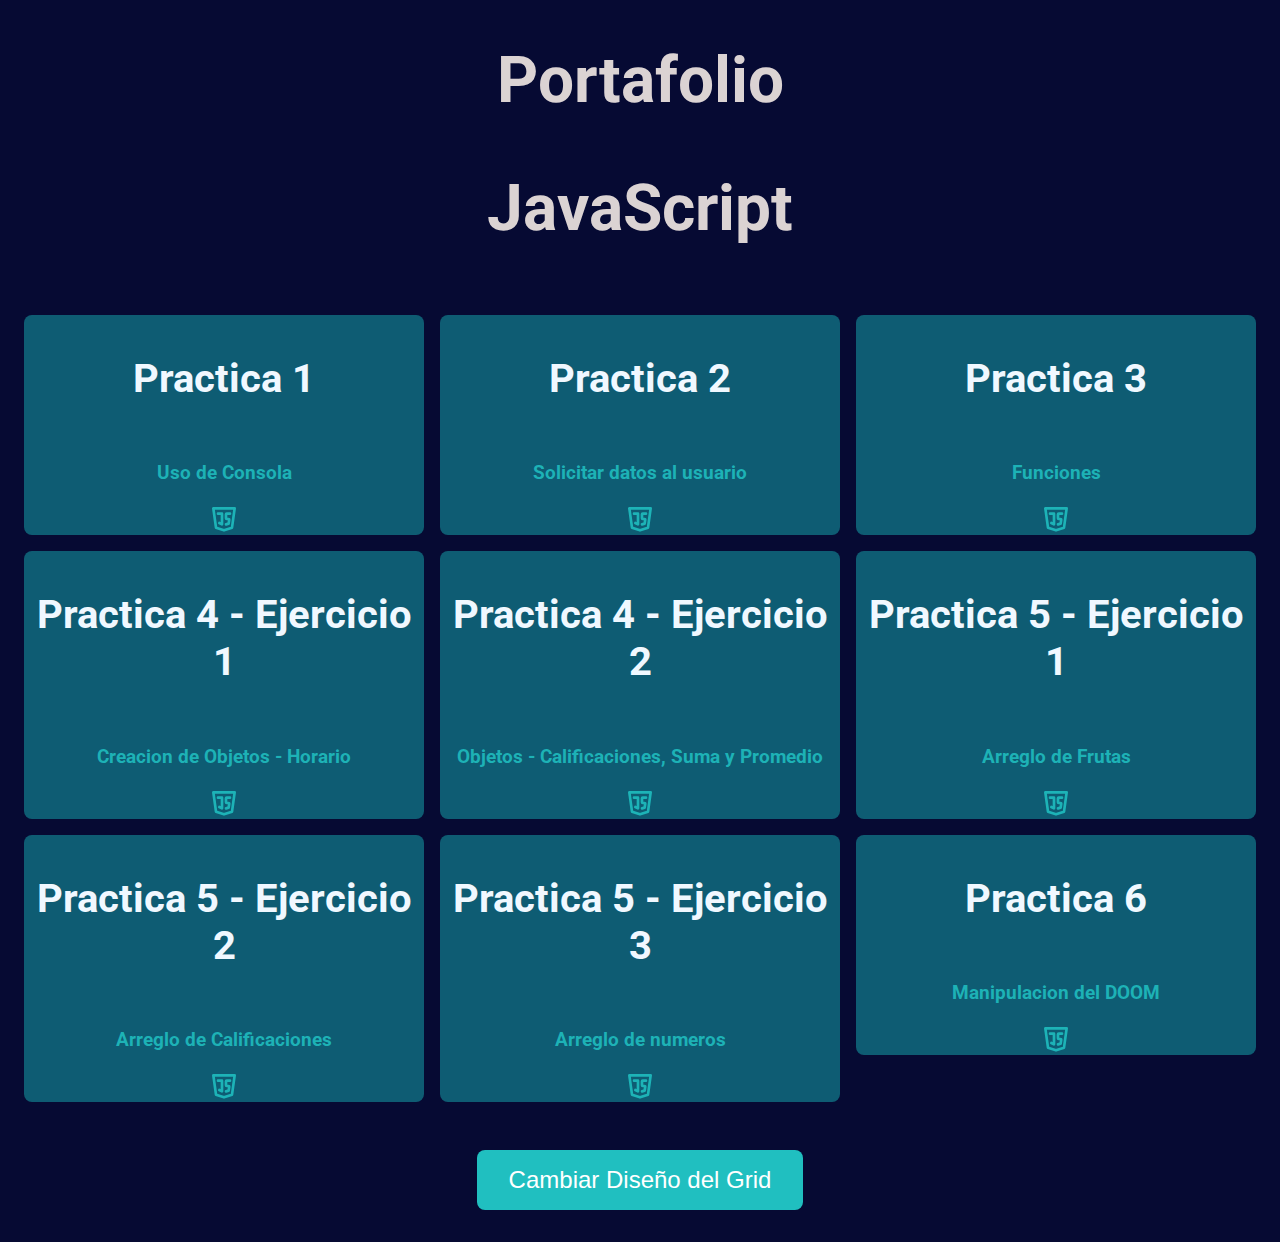
==== index.html @ 3f61e7ab "Practica 6" ====
<!DOCTYPE html>
<html lang="es">

<head>
    <meta charset="UTF-8">
    <meta name="viewport" content="width=device-width, initial-scale=1.0">
    <title>Portafolio</title>
    <link rel="stylesheet" href="Practicas-CSS/styles.css">
    <link rel="preconnect" href="https://fonts.googleapis.com">
    <link rel="preconnect" href="https://fonts.gstatic.com" crossorigin>
    <link
        href="https://fonts.googleapis.com/css2?family=Roboto:ital,wght@0,100;0,300;0,400;0,500;0,700;0,900;1,100;1,300;1,400;1,500;1,700;1,900&display=swap"
        rel="stylesheet">

</head>

<body>
    <h1 id="titulo">Portafolio</h1>
    <h2 id="subtitulo">JavaScript</h2>

    <div class="bento">
        <a href="Practicas-HTML/P1.html">
            <div class="grid grid1">
                <h3>Practica 1</h3>
                <p>Uso de Consola</p>
                <svg xmlns="http://www.w3.org/2000/svg" viewBox="0 0 24 24" fill="none" stroke="currentColor"
                    stroke-linecap="round" stroke-linejoin="round" width="32" height="32" stroke-width="2">
                    <path d="M20 4l-2 14.5l-6 2l-6 -2l-2 -14.5z"></path>
                    <path d="M7.5 8h3v8l-2 -1"></path>
                    <path
                        d="M16.5 8h-2.5a.5 .5 0 0 0 -.5 .5v3a.5 .5 0 0 0 .5 .5h1.423a.5 .5 0 0 1 .495 .57l-.418 2.93l-2 .5">
                    </path>
                </svg>
            </div>
        </a>
        <a href="Practicas-HTML/P2.html">
            <div class="grid grid2">
                <h3>Practica 2</h3>
                <p>Solicitar datos al usuario</p>
                <svg xmlns="http://www.w3.org/2000/svg" viewBox="0 0 24 24" fill="none" stroke="currentColor"
                    stroke-linecap="round" stroke-linejoin="round" width="32" height="32" stroke-width="2">
                    <path d="M20 4l-2 14.5l-6 2l-6 -2l-2 -14.5z"></path>
                    <path d="M7.5 8h3v8l-2 -1"></path>
                    <path
                        d="M16.5 8h-2.5a.5 .5 0 0 0 -.5 .5v3a.5 .5 0 0 0 .5 .5h1.423a.5 .5 0 0 1 .495 .57l-.418 2.93l-2 .5">
                    </path>
                </svg>
            </div>
        </a>
        <a href="Practicas-HTML/P3.html">
            <div class="grid grid3">
                <h3>Practica 3</h3>
                <p>Funciones</p>
                <svg xmlns="http://www.w3.org/2000/svg" viewBox="0 0 24 24" fill="none" stroke="currentColor"
                    stroke-linecap="round" stroke-linejoin="round" width="32" height="32" stroke-width="2">
                    <path d="M20 4l-2 14.5l-6 2l-6 -2l-2 -14.5z"></path>
                    <path d="M7.5 8h3v8l-2 -1"></path>
                    <path
                        d="M16.5 8h-2.5a.5 .5 0 0 0 -.5 .5v3a.5 .5 0 0 0 .5 .5h1.423a.5 .5 0 0 1 .495 .57l-.418 2.93l-2 .5">
                    </path>
                </svg>
            </div>
        </a>
        <a href="Practicas-HTML/P4-E1.html">
            <div class="grid grid4">
                <h3>Practica 4 - Ejercicio 1 </h3>
                <p>Creacion de Objetos - Horario</p>
                <svg xmlns="http://www.w3.org/2000/svg" viewBox="0 0 24 24" fill="none" stroke="currentColor"
                    stroke-linecap="round" stroke-linejoin="round" width="32" height="32" stroke-width="2">
                    <path d="M20 4l-2 14.5l-6 2l-6 -2l-2 -14.5z"></path>
                    <path d="M7.5 8h3v8l-2 -1"></path>
                    <path
                        d="M16.5 8h-2.5a.5 .5 0 0 0 -.5 .5v3a.5 .5 0 0 0 .5 .5h1.423a.5 .5 0 0 1 .495 .57l-.418 2.93l-2 .5">
                    </path>
                </svg>
            </div>
        </a>

        </a>
        <a href="Practicas-HTML/P4-E2.html">
            <div class="grid grid5">
                <h3>Practica 4 - Ejercicio 2</h3>
                <p>Objetos - Calificaciones, Suma y Promedio</p>
                <svg xmlns="http://www.w3.org/2000/svg" viewBox="0 0 24 24" fill="none" stroke="currentColor"
                    stroke-linecap="round" stroke-linejoin="round" width="32" height="32" stroke-width="2">
                    <path d="M20 4l-2 14.5l-6 2l-6 -2l-2 -14.5z"></path>
                    <path d="M7.5 8h3v8l-2 -1"></path>
                    <path
                        d="M16.5 8h-2.5a.5 .5 0 0 0 -.5 .5v3a.5 .5 0 0 0 .5 .5h1.423a.5 .5 0 0 1 .495 .57l-.418 2.93l-2 .5">
                    </path>
                </svg>
            </div>
        </a>

        <a href="Practicas-HTML/P5-E1.html">
            <div class="grid grid6">
                <h3>Practica 5 - Ejercicio 1</h3>
                <p>Arreglo de Frutas</p>
                <svg xmlns="http://www.w3.org/2000/svg" viewBox="0 0 24 24" fill="none" stroke="currentColor"
                    stroke-linecap="round" stroke-linejoin="round" width="32" height="32" stroke-width="2">
                    <path d="M20 4l-2 14.5l-6 2l-6 -2l-2 -14.5z"></path>
                    <path d="M7.5 8h3v8l-2 -1"></path>
                    <path
                        d="M16.5 8h-2.5a.5 .5 0 0 0 -.5 .5v3a.5 .5 0 0 0 .5 .5h1.423a.5 .5 0 0 1 .495 .57l-.418 2.93l-2 .5">
                    </path>
                </svg>
            </div>
        </a>

        <a href="Practicas-HTML/P5-E2.html">
            <div class="grid grid7">
                <h3>Practica 5 - Ejercicio 2</h3>
                <p>Arreglo de Calificaciones</p>
                <svg xmlns="http://www.w3.org/2000/svg" viewBox="0 0 24 24" fill="none" stroke="currentColor"
                    stroke-linecap="round" stroke-linejoin="round" width="32" height="32" stroke-width="2">
                    <path d="M20 4l-2 14.5l-6 2l-6 -2l-2 -14.5z"></path>
                    <path d="M7.5 8h3v8l-2 -1"></path>
                    <path
                        d="M16.5 8h-2.5a.5 .5 0 0 0 -.5 .5v3a.5 .5 0 0 0 .5 .5h1.423a.5 .5 0 0 1 .495 .57l-.418 2.93l-2 .5">
                    </path>
                </svg>
            </div>
        </a>

        <a href="Practicas-HTML/P5-E3.html">
            <div class="grid grid8">
                <h3>Practica 5 - Ejercicio 3</h3>
                <p>Arreglo de numeros</p>
                <svg xmlns="http://www.w3.org/2000/svg" viewBox="0 0 24 24" fill="none" stroke="currentColor"
                    stroke-linecap="round" stroke-linejoin="round" width="32" height="32" stroke-width="2">
                    <path d="M20 4l-2 14.5l-6 2l-6 -2l-2 -14.5z"></path>
                    <path d="M7.5 8h3v8l-2 -1"></path>
                    <path
                        d="M16.5 8h-2.5a.5 .5 0 0 0 -.5 .5v3a.5 .5 0 0 0 .5 .5h1.423a.5 .5 0 0 1 .495 .57l-.418 2.93l-2 .5">
                    </path>
                </svg>
            </div>
        </a>

        <a href="Practicas-HTML/P6.html">
            <div class="grid grid9">
                <h3>Practica 6</h3>
                <p>Manipulacion del DOOM</p>
                <svg xmlns="http://www.w3.org/2000/svg" viewBox="0 0 24 24" fill="none" stroke="currentColor"
                    stroke-linecap="round" stroke-linejoin="round" width="32" height="32" stroke-width="2">
                    <path d="M20 4l-2 14.5l-6 2l-6 -2l-2 -14.5z"></path>
                    <path d="M7.5 8h3v8l-2 -1"></path>
                    <path
                        d="M16.5 8h-2.5a.5 .5 0 0 0 -.5 .5v3a.5 .5 0 0 0 .5 .5h1.423a.5 .5 0 0 1 .495 .57l-.418 2.93l-2 .5">
                    </path>
                </svg>
            </div>
        </a>

    </div>
    </div>
    <button class="button-modificar" onclick="cambiarBentoGrid()">Cambiar Diseño del Grid</button>

    <script> // Script del Boton
        function cambiarBentoGrid() {
            const bento = document.querySelector('.bento');
            const grids = document.querySelectorAll('.grid');

            // Cambiar el diseño del bento grid
            bento.style.gridTemplateColumns = 'repeat(2, 1fr)'; // 2 columnas
            bento.style.gap = '2rem';

            // Cambiar el diseño de los grids individuales
            grids.forEach((grid, index) => {
                grid.style.backgroundColor = index % 2 === 0 ? '#ff6f61' : '#6f61ff';
                grid.style.color = '#f4f4f4';
                grid.style.transition = 'transform 0.5s ease, background-color 0.5s ease';
            });
            // Cambiar el diseño del titulo
            let titulo = document.getElementById("titulo");
            titulo.innerText = "Programacion Web";
            titulo.style.color = "ff6f61";
            titulo.style.fontSize = "4rem";

            // Cambiar el diseño del subtitulo
            let subtitulo = document.getElementById("subtitulo");
            subtitulo.innerText = "Unidad 3";
            subtitulo.style.color = "#6f61ff";

            body.style.backgroundColor = "#013d55";

        }
    </script>

</body>

</html>
---- Practicas-CSS/styles.css ----
body {
    background-color: #060a33;
    font-family: "Roboto", sans-serif;
    font-weight: 500;
    font-style: normal;
    color: white;
}

a {
    text-decoration: none;
    color: #20bfc0e0;
}

h1, h2 {
    text-align: center;
    font-size: 4rem;
    color: #DBD3D3;
}

.bento {
    display: grid;
    grid-template-columns: repeat(3, 1fr);
    gap: 1rem;
    padding: 1rem;
}

.grid {
    background-color: #17a8af85;
    padding: 0em;
    border-radius: .5em;
    text-align: center;
    display: flex;
    flex-direction: column;
    align-items: center;
    justify-content: center;
    transition: background-color 0.3s ease, transform 0.3s ease;
}

.grid h3 {
    font-size: 2.5em;
    color: aliceblue;
}

.grid p {
    font-size: 1.2em;
    font-weight: 700;
}

.grid:hover {
    background-color: #0b175981;
    transform: scale(1.05);
}

.button-modificar {
    display: block;
    margin: 2rem auto;
    padding: 1rem 2rem;
    font-size: 1.5rem;
    color: #ffffff;
    background-color: #20bfc0;
    border: none;
    border-radius: 0.5rem;
    cursor: pointer;
    transition: background-color 0.3s ease, transform 0.3s ease;
}

.button-modificar:hover {
    background-color: #051cec;
    transform: scale(1.1);
}

/* Aquí no debe haber reglas de grid-column fuera de los media queries */

/* Para pantallas de 768px o menos */
@media (max-width: 768px) {
.bento {
grid-template-columns: repeat(2, 1fr);
}
.grid:nth-child(1) {
grid-column: 1/3; /* Afecta el primer grid, ocupa toda la fila */
}
h1 {
color: #f90000;
}
}

/* Para pantallas de 480px o menos */
@media (max-width: 480px) {
.bento {
grid-template-columns: repeat(1, 1fr); /* Todos los grids se muestran en una sola columna */
}
.grid:nth-child(1) {
grid-column: auto; /* Ajusta las columnas según el tamaño */
}
.grid:nth-child(4) {
grid-column: auto;
}
h1 {
color: #535ed63a;
}
}
.roboto-medium {
    font-family: "Roboto", sans-serif;
    font-weight: 500;
    font-style: normal;
  }
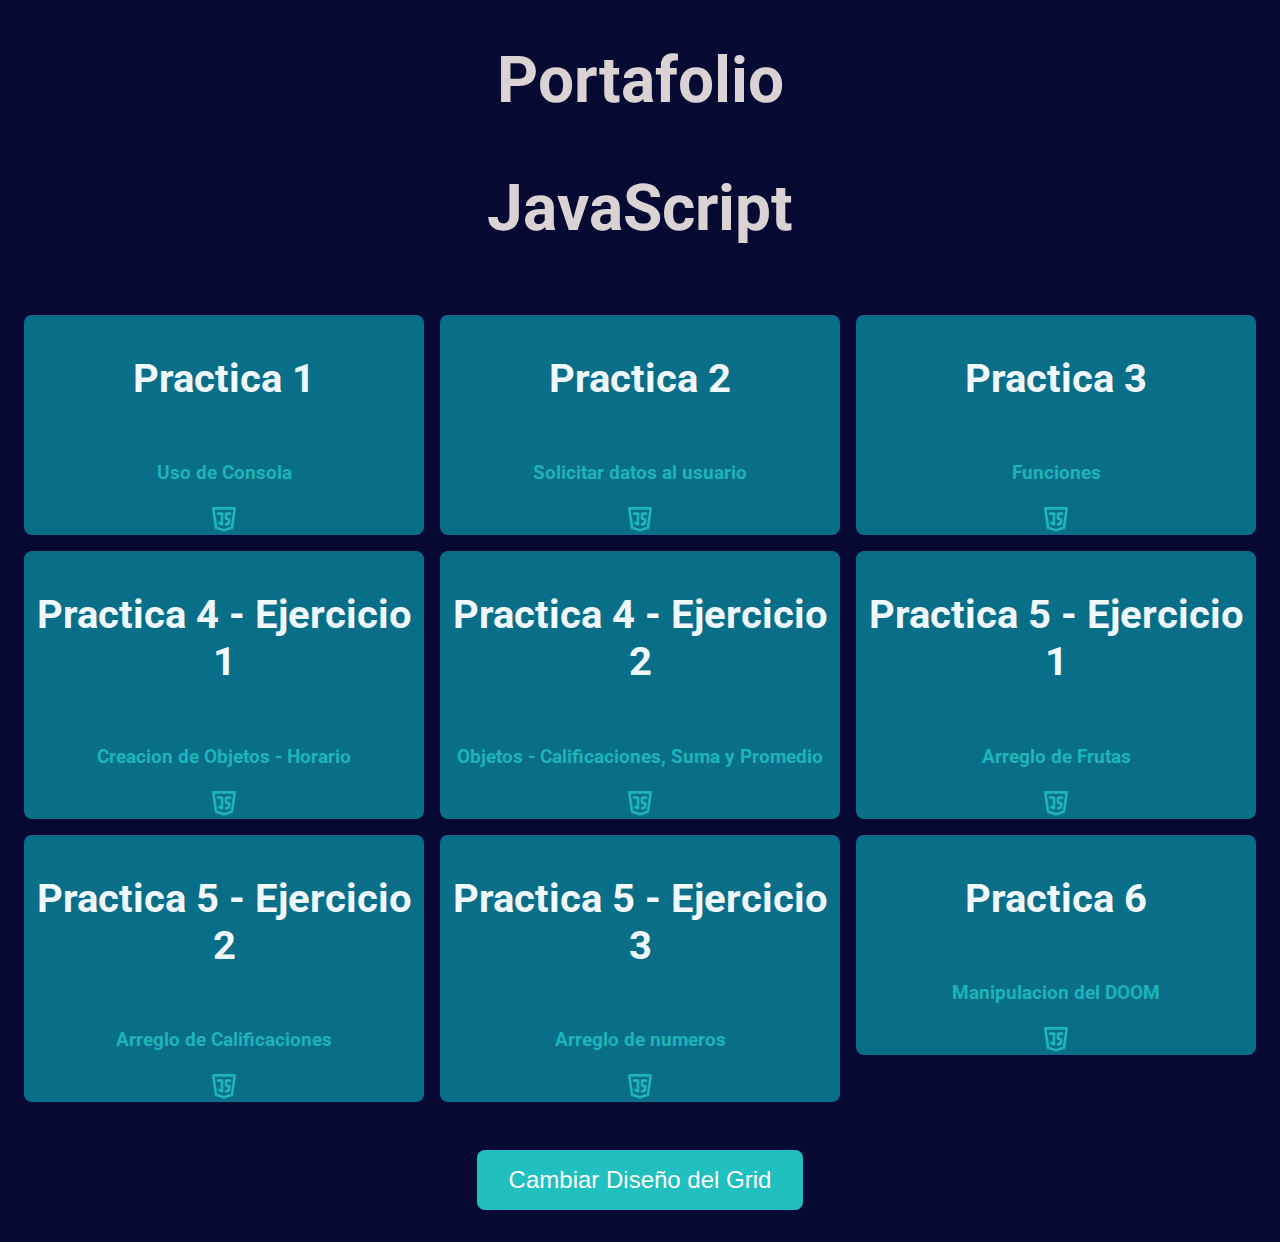
==== commit 65b72245: "Practica 6" ====
--- a/index.html
+++ b/index.html
@@ -174,15 +174,15 @@
             // Cambiar el diseño del titulo
             let titulo = document.getElementById("titulo");
             titulo.innerText = "Programacion Web";
-            titulo.style.color = "ff6f61";
-            titulo.style.fontSize = "4rem";
+            titulo.style.color = "#4100ff";
+            titulo.style.fontSize = "5rem";
 
             // Cambiar el diseño del subtitulo
             let subtitulo = document.getElementById("subtitulo");
             subtitulo.innerText = "Unidad 3";
-            subtitulo.style.color = "#6f61ff";
+            subtitulo.style.color = "#rgb(247 247 247)";
 
-            body.style.backgroundColor = "#013d55";
+            body.style.backgroundColor = "#00305b";
 
         }
     </script>
--- a/Practicas-CSS/styles.css
+++ b/Practicas-CSS/styles.css
@@ -25,7 +25,7 @@
 }
 
 .grid {
-    background-color: #17a8af85;
+    background-color: #0ecbd585;
     padding: 0em;
     border-radius: .5em;
     text-align: center;
@@ -47,7 +47,7 @@
 }
 
 .grid:hover {
-    background-color: #0b175981;
+    background-color: #07515585;
     transform: scale(1.05);
 }
 
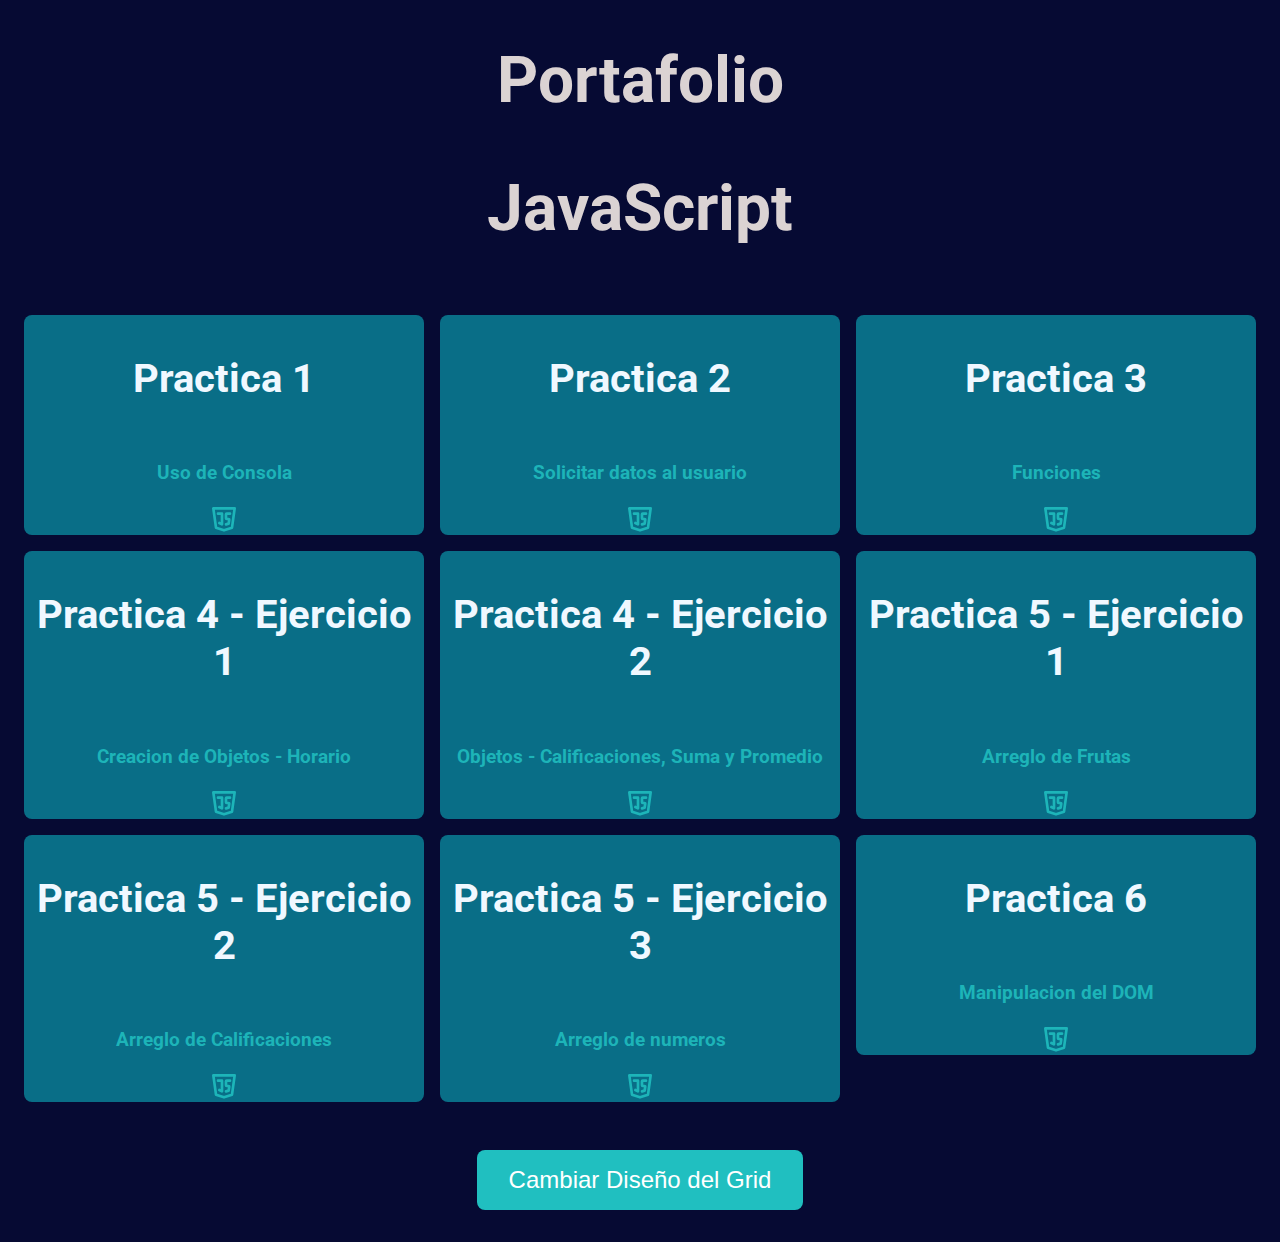
==== commit 432aaaf1: "P6" ====
--- a/index.html
+++ b/index.html
@@ -140,7 +140,7 @@
         <a href="Practicas-HTML/P6.html">
             <div class="grid grid9">
                 <h3>Practica 6</h3>
-                <p>Manipulacion del DOOM</p>
+                <p>Manipulacion del DOM</p>
                 <svg xmlns="http://www.w3.org/2000/svg" viewBox="0 0 24 24" fill="none" stroke="currentColor"
                     stroke-linecap="round" stroke-linejoin="round" width="32" height="32" stroke-width="2">
                     <path d="M20 4l-2 14.5l-6 2l-6 -2l-2 -14.5z"></path>
@@ -160,6 +160,8 @@
         function cambiarBentoGrid() {
             const bento = document.querySelector('.bento');
             const grids = document.querySelectorAll('.grid');
+            const body = document.querySelector('body');
+    
 
             // Cambiar el diseño del bento grid
             bento.style.gridTemplateColumns = 'repeat(2, 1fr)'; // 2 columnas
@@ -170,18 +172,20 @@
                 grid.style.backgroundColor = index % 2 === 0 ? '#ff6f61' : '#6f61ff';
                 grid.style.color = '#f4f4f4';
                 grid.style.transition = 'transform 0.5s ease, background-color 0.5s ease';
+   
             });
             // Cambiar el diseño del titulo
             let titulo = document.getElementById("titulo");
             titulo.innerText = "Programacion Web";
-            titulo.style.color = "#4100ff";
+            titulo.style.color = "#rgb(172 255 248)";
             titulo.style.fontSize = "5rem";
 
             // Cambiar el diseño del subtitulo
             let subtitulo = document.getElementById("subtitulo");
             subtitulo.innerText = "Unidad 3";
-            subtitulo.style.color = "#rgb(247 247 247)";
+            subtitulo.style.color = "#55e0ef";
 
+            // Cambiar Color de fondo
             body.style.backgroundColor = "#00305b";
 
         }
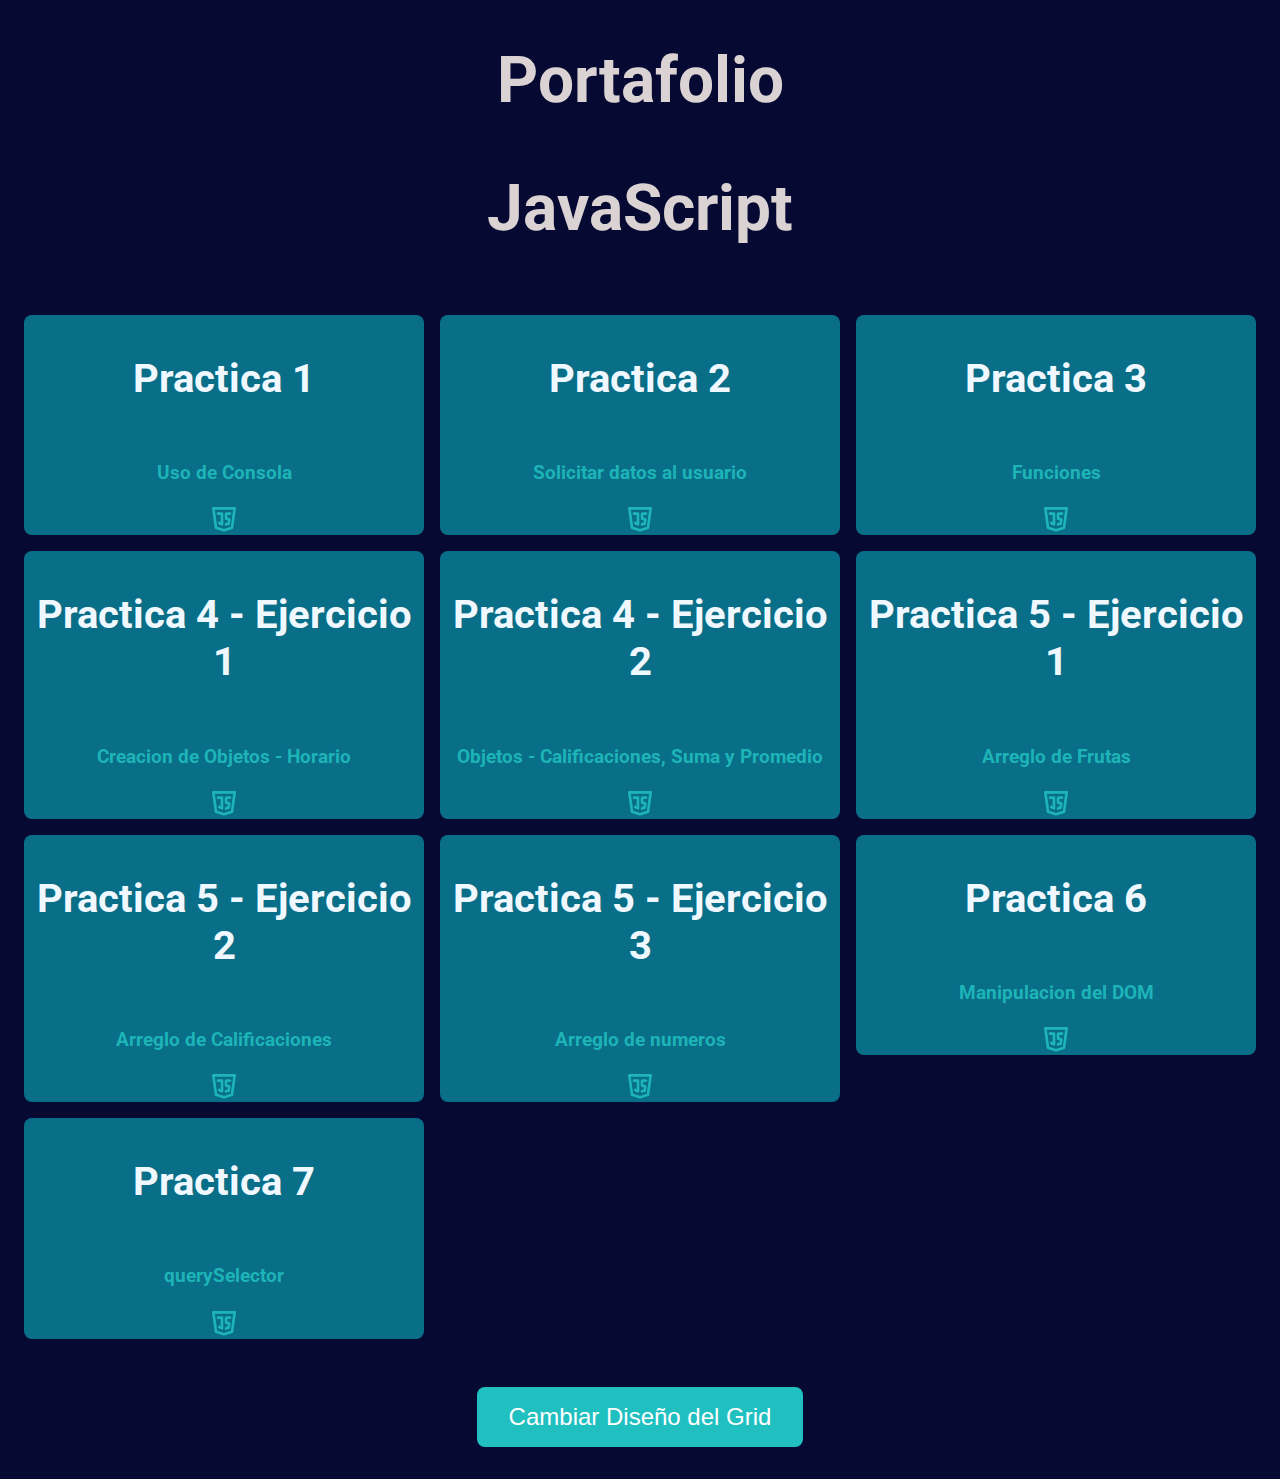
==== commit b044e0a8: "P7" ====
--- a/index.html
+++ b/index.html
@@ -141,6 +141,20 @@
             <div class="grid grid9">
                 <h3>Practica 6</h3>
                 <p>Manipulacion del DOM</p>
+                <svg xmlns="http://www.w3.org/2000/svg" viewBox="0 0 24 24" fill="none" stroke="currentColor"
+                    stroke-linecap="round" stroke-linejoin="round" width="32" height="32" stroke-width="2">
+                    <path d="M20 4l-2 14.5l-6 2l-6 -2l-2 -14.5z"></path>
+                    <path d="M7.5 8h3v8l-2 -1"></path>
+                    <path
+                        d="M16.5 8h-2.5a.5 .5 0 0 0 -.5 .5v3a.5 .5 0 0 0 .5 .5h1.423a.5 .5 0 0 1 .495 .57l-.418 2.93l-2 .5">
+                    </path>
+                </svg>
+            </div>
+        </a>
+        <a href="Practicas-HTML/P7.html">
+            <div class="grid grid10">
+                <h3>Practica 7</h3>
+                <p>querySelector</p>
                 <svg xmlns="http://www.w3.org/2000/svg" viewBox="0 0 24 24" fill="none" stroke="currentColor"
                     stroke-linecap="round" stroke-linejoin="round" width="32" height="32" stroke-width="2">
                     <path d="M20 4l-2 14.5l-6 2l-6 -2l-2 -14.5z"></path>
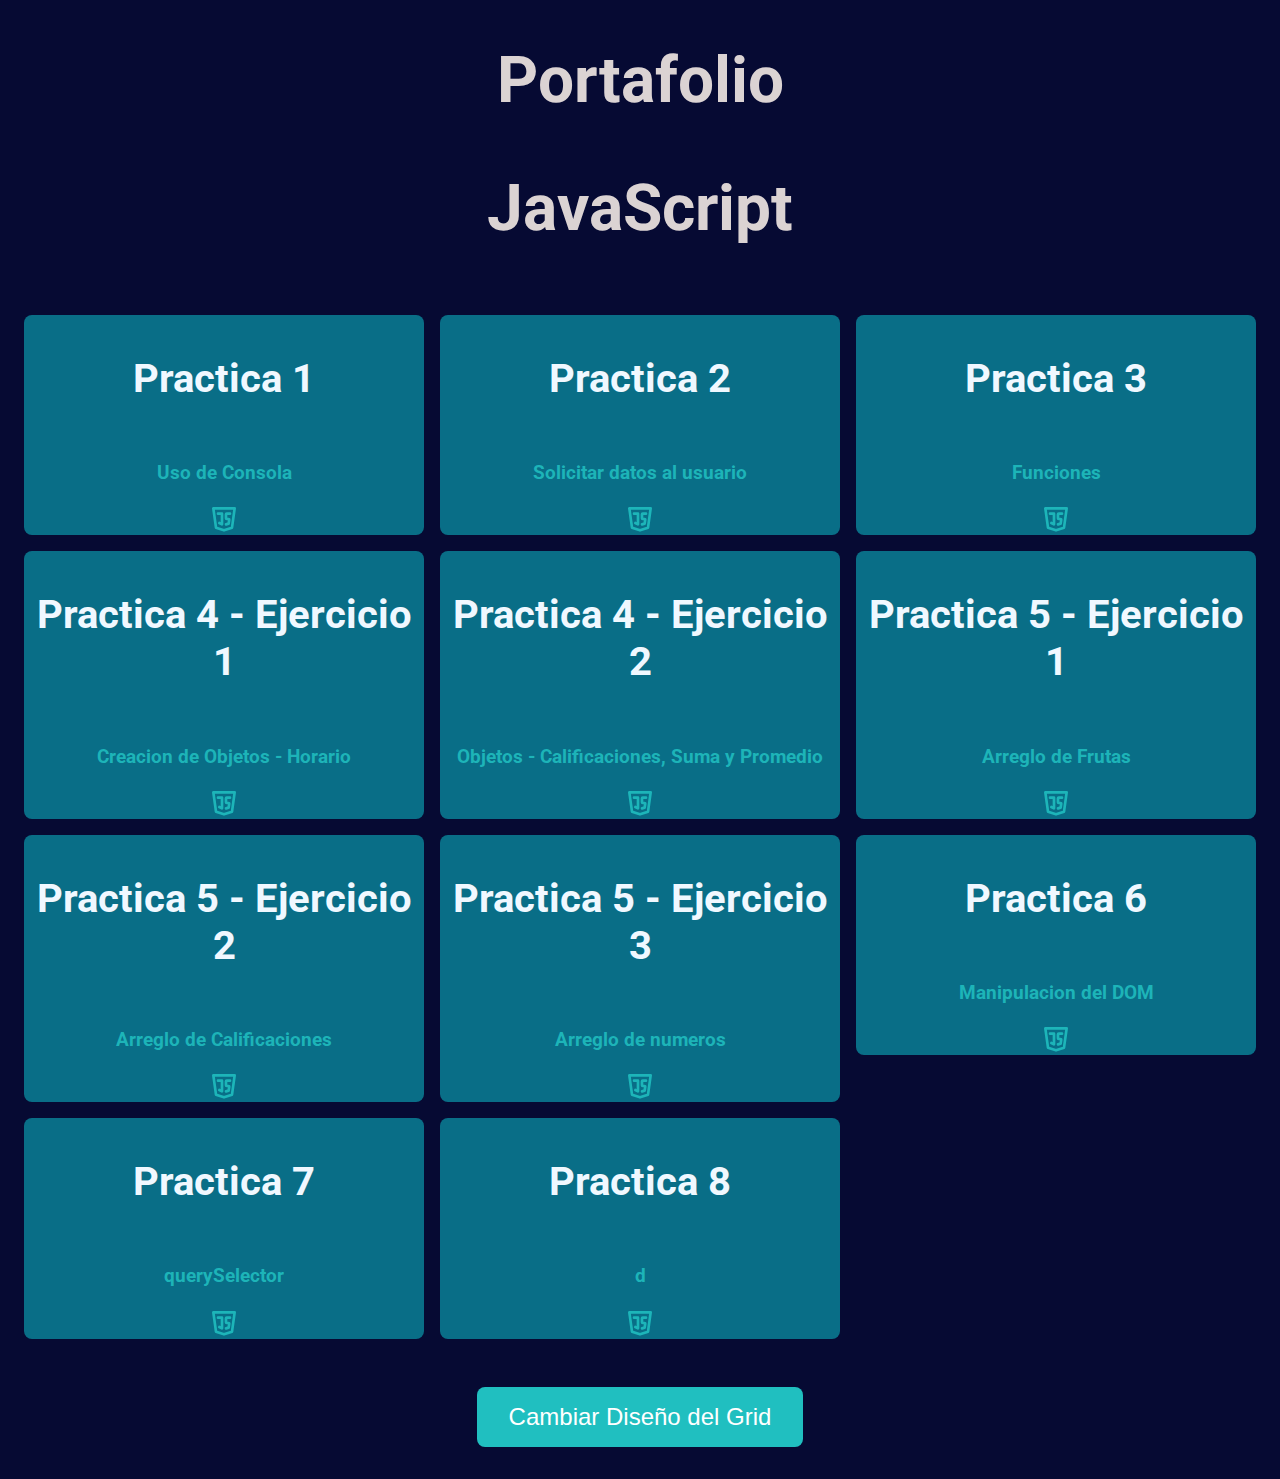
==== commit 5530e6d4: "P8" ====
--- a/index.html
+++ b/index.html
@@ -165,6 +165,20 @@
                 </svg>
             </div>
         </a>
+        <a href="Practicas-HTML/P8.html">
+            <div class="grid grid11">
+                <h3>Practica 8</h3>
+                <p>d</p>
+                <svg xmlns="http://www.w3.org/2000/svg" viewBox="0 0 24 24" fill="none" stroke="currentColor"
+                    stroke-linecap="round" stroke-linejoin="round" width="32" height="32" stroke-width="2">
+                    <path d="M20 4l-2 14.5l-6 2l-6 -2l-2 -14.5z"></path>
+                    <path d="M7.5 8h3v8l-2 -1"></path>
+                    <path
+                        d="M16.5 8h-2.5a.5 .5 0 0 0 -.5 .5v3a.5 .5 0 0 0 .5 .5h1.423a.5 .5 0 0 1 .495 .57l-.418 2.93l-2 .5">
+                    </path>
+                </svg>
+            </div>
+        </a>
 
     </div>
     </div>
@@ -175,7 +189,7 @@
             const bento = document.querySelector('.bento');
             const grids = document.querySelectorAll('.grid');
             const body = document.querySelector('body');
-    
+
 
             // Cambiar el diseño del bento grid
             bento.style.gridTemplateColumns = 'repeat(2, 1fr)'; // 2 columnas
@@ -186,7 +200,7 @@
                 grid.style.backgroundColor = index % 2 === 0 ? '#ff6f61' : '#6f61ff';
                 grid.style.color = '#f4f4f4';
                 grid.style.transition = 'transform 0.5s ease, background-color 0.5s ease';
-   
+
             });
             // Cambiar el diseño del titulo
             let titulo = document.getElementById("titulo");
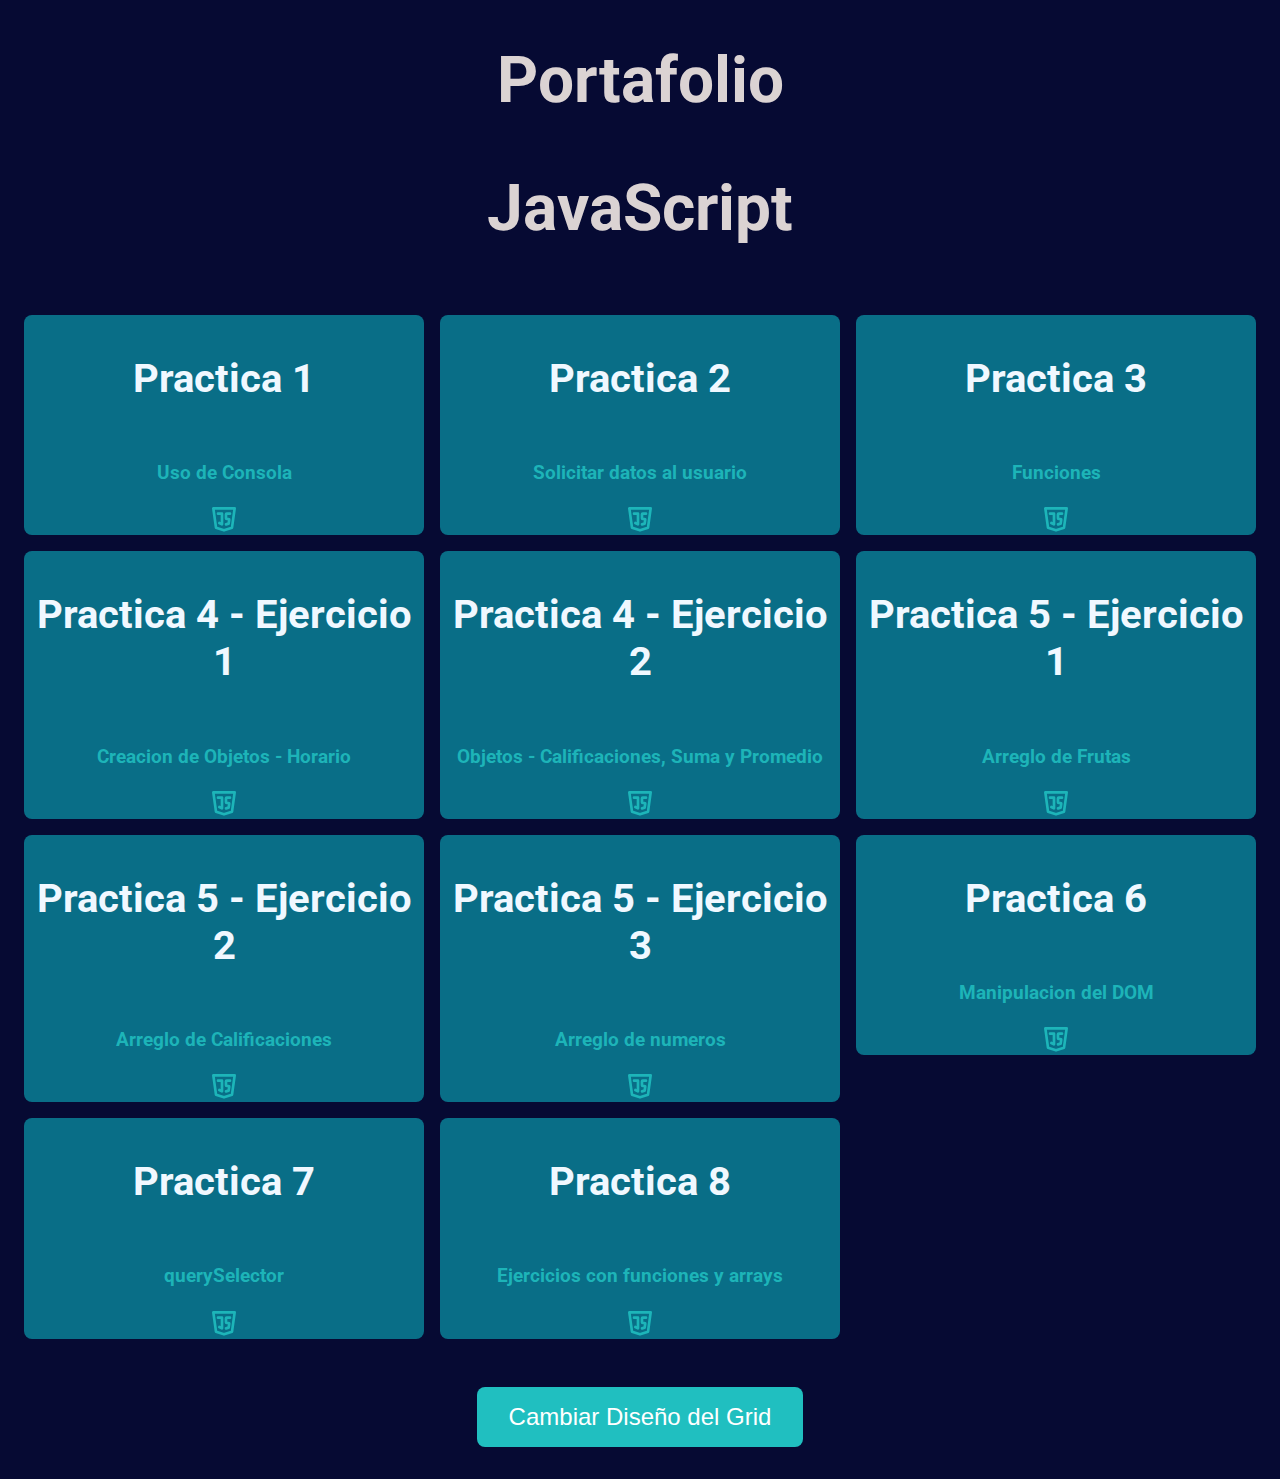
==== commit 58d90cec: "Practica 8" ====
--- a/index.html
+++ b/index.html
@@ -168,7 +168,7 @@
         <a href="Practicas-HTML/P8.html">
             <div class="grid grid11">
                 <h3>Practica 8</h3>
-                <p>d</p>
+                <p>Ejercicios con funciones y arrays</p>
                 <svg xmlns="http://www.w3.org/2000/svg" viewBox="0 0 24 24" fill="none" stroke="currentColor"
                     stroke-linecap="round" stroke-linejoin="round" width="32" height="32" stroke-width="2">
                     <path d="M20 4l-2 14.5l-6 2l-6 -2l-2 -14.5z"></path>
